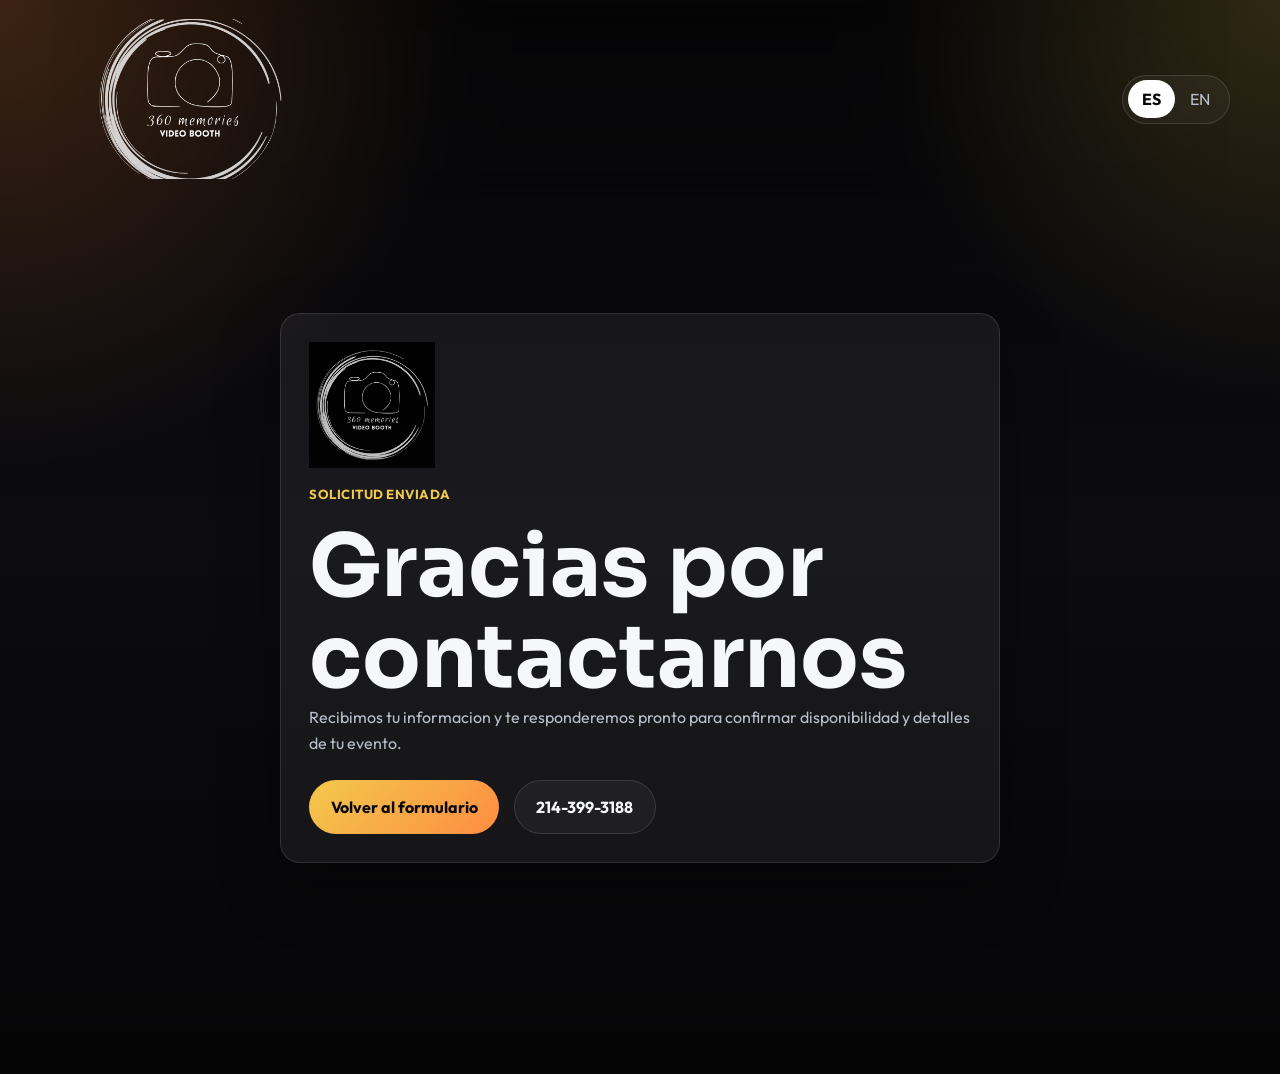
==== thank-you.html @ 4b391bb3 "Initial landing page for 360 Memories" ====
<!DOCTYPE html>
<html lang="es">
  <head>
    <meta charset="UTF-8" />
    <meta name="viewport" content="width=device-width, initial-scale=1.0" />
    <title>Thank You | 360 Memories</title>
    <meta
      name="description"
      content="Thank you for contacting 360 Memories. We will follow up soon to confirm availability for your event."
    />
    <meta name="theme-color" content="#0b0b0d" />
    <link rel="preconnect" href="https://fonts.googleapis.com" />
    <link rel="preconnect" href="https://fonts.gstatic.com" crossorigin />
    <link
      href="https://fonts.googleapis.com/css2?family=Outfit:wght@300;400;500;600;700;800&family=Sora:wght@500;600;700;800&display=swap"
      rel="stylesheet"
    />
    <link rel="stylesheet" href="styles.css" />
  </head>
  <body data-page="thank-you" class="thank-you-body">
    <div class="page-shell">
      <header class="site-header">
        <a href="/index.html" class="brand" aria-label="360 Memories home">
          <div class="brand-mark">
            <img src="assets/logo.png" alt="360 Memories Video Booth logo" data-logo />
          </div>
        </a>

        <div class="header-actions">
          <nav class="lang-toggle" aria-label="Language selector">
            <button type="button" class="lang-btn" data-lang-toggle="es">ES</button>
            <button type="button" class="lang-btn" data-lang-toggle="en">EN</button>
          </nav>
        </div>
      </header>

      <main class="thank-you-main">
        <section class="thank-you-card">
          <img
            src="assets/logo-badge-dark.png"
            alt="360 Memories circular logo badge"
            class="thank-you-logo"
          />
          <p class="eyebrow" data-i18n="thanksEyebrow"></p>
          <h1 data-i18n="thanksTitle"></h1>
          <p data-i18n="thanksBody"></p>

          <div class="thank-you-actions">
            <a href="/index.html#lead-form" class="btn btn-primary" data-i18n="thanksBackToForm"></a>
            <a href="#" class="btn btn-secondary" data-phone-link>
              <span data-i18n="heroCallCta"></span>
            </a>
          </div>
        </section>
      </main>
    </div>

    <script src="config.js"></script>
    <script src="main.js"></script>
  </body>
</html>
---- styles.css ----
:root {
  --bg: #09090b;
  --bg-soft: #141419;
  --surface: rgba(255, 255, 255, 0.06);
  --surface-strong: rgba(255, 255, 255, 0.1);
  --text: #f5f7fb;
  --muted: #b9c0cc;
  --line: rgba(255, 255, 255, 0.12);
  --accent: #f2c94c;
  --accent-strong: #ff8c42;
  --shadow: 0 24px 60px rgba(0, 0, 0, 0.35);
  --radius-lg: 28px;
  --radius-md: 20px;
  --radius-sm: 14px;
  --max: 1180px;
}

*,
*::before,
*::after {
  box-sizing: border-box;
}

html {
  scroll-behavior: smooth;
}

body {
  margin: 0;
  font-family: "Outfit", sans-serif;
  background:
    radial-gradient(circle at top left, rgba(255, 140, 66, 0.22), transparent 28%),
    radial-gradient(circle at top right, rgba(242, 201, 76, 0.18), transparent 24%),
    linear-gradient(180deg, #050506 0%, #0c0c10 50%, #050506 100%);
  color: var(--text);
}

a {
  color: inherit;
  text-decoration: none;
}

img {
  display: block;
  max-width: 100%;
}

button,
input,
select,
textarea {
  font: inherit;
}

.page-shell {
  width: min(calc(100% - 2rem), var(--max));
  margin: 0 auto;
  padding-bottom: 6rem;
}

.section {
  padding: 4.5rem 0;
}

.site-header {
  position: sticky;
  top: 0;
  z-index: 20;
  display: flex;
  align-items: center;
  justify-content: space-between;
  gap: 1rem;
  padding: 1.2rem 0;
  backdrop-filter: blur(18px);
}

.brand {
  display: inline-flex;
  align-items: center;
}

.brand-mark {
  width: clamp(180px, 24vw, 280px);
}

.brand-mark img {
  width: 100%;
  height: auto;
}

.eyebrow,
.package-time,
.featured-badge,
.gallery-badge,
.zip-chip span {
  letter-spacing: 0.04em;
  text-transform: uppercase;
}

.header-actions {
  display: flex;
  align-items: center;
  gap: 0.75rem;
}

.lang-toggle {
  display: inline-flex;
  padding: 0.3rem;
  border: 1px solid var(--line);
  border-radius: 999px;
  background: rgba(255, 255, 255, 0.04);
}

.lang-btn,
.header-call {
  border: 0;
  border-radius: 999px;
}

.lang-btn {
  padding: 0.55rem 0.9rem;
  background: transparent;
  color: var(--muted);
  cursor: pointer;
  transition: 180ms ease;
}

.lang-btn.is-active {
  background: #ffffff;
  color: #080809;
  font-weight: 700;
}

.header-call {
  display: inline-flex;
  align-items: center;
  padding: 0.75rem 1rem;
  border: 1px solid var(--line);
  color: var(--text);
}

.hero {
  display: grid;
  grid-template-columns: 1.1fr 0.9fr;
  gap: 2rem;
  align-items: center;
  min-height: calc(100vh - 120px);
}

.eyebrow {
  color: var(--accent);
  font-size: 0.82rem;
  font-weight: 700;
  margin: 0 0 1rem;
}

h1,
h2,
h3 {
  font-family: "Sora", sans-serif;
  line-height: 1.05;
  margin: 0;
}

h1 {
  font-size: clamp(2.8rem, 7vw, 5.4rem);
  max-width: 12ch;
}

h2 {
  font-size: clamp(2rem, 4vw, 3.2rem);
  max-width: 14ch;
}

h3 {
  font-size: 1.5rem;
}

p {
  color: var(--muted);
  line-height: 1.65;
  margin: 0;
}

.hero-lead,
.section-heading p {
  max-width: 62ch;
}

.hero-highlights,
.hero-actions,
.hero-trust,
.packages-grid,
.gallery-layout,
.value-grid,
.lead-section {
  display: grid;
}

.hero-highlights {
  grid-template-columns: repeat(3, minmax(0, 1fr));
  gap: 0.75rem;
  margin: 1.75rem 0;
}

.pill,
.trust-card,
.package-card,
.gallery-feature,
.gallery-tile,
.value-card,
.service-area-card,
.lead-panel,
.lead-form,
.thank-you-card,
.faq-item {
  border: 1px solid var(--line);
  background: var(--surface);
  box-shadow: var(--shadow);
}

.pill {
  padding: 0.9rem 1rem;
  border-radius: 999px;
  text-align: center;
  color: var(--text);
  font-size: 0.95rem;
}

.hero-actions {
  grid-template-columns: repeat(2, max-content);
  gap: 0.9rem;
  margin-bottom: 1.75rem;
}

.btn {
  display: inline-flex;
  align-items: center;
  justify-content: center;
  min-height: 54px;
  padding: 0.95rem 1.35rem;
  border-radius: 999px;
  font-weight: 700;
  transition: transform 180ms ease, box-shadow 180ms ease, background 180ms ease;
}

.btn:hover,
.btn:focus-visible {
  transform: translateY(-1px);
}

.btn-primary {
  background: linear-gradient(135deg, var(--accent) 0%, var(--accent-strong) 100%);
  color: #070707;
}

.btn-secondary {
  border: 1px solid var(--line);
  background: rgba(255, 255, 255, 0.04);
}

.hero-trust {
  grid-template-columns: repeat(3, minmax(0, 1fr));
  gap: 1rem;
}

.trust-card,
.package-card,
.gallery-feature,
.gallery-tile,
.value-card,
.service-area-card,
.lead-panel,
.lead-form,
.thank-you-card {
  border-radius: var(--radius-md);
}

.trust-card {
  padding: 1.1rem;
}

.trust-card strong {
  display: block;
  margin-bottom: 0.35rem;
  font-size: 1rem;
}

.hero-visual {
  position: relative;
  min-height: 560px;
  display: grid;
  place-items: center;
}

.hero-badge {
  position: absolute;
  z-index: 1;
  object-fit: contain;
  filter: drop-shadow(0 18px 30px rgba(0, 0, 0, 0.28));
}

.hero-badge-dark {
  top: 4%;
  left: 2%;
  width: 120px;
  opacity: 0.74;
}

.hero-badge-light {
  right: -2%;
  bottom: 4%;
  width: 164px;
  opacity: 0.22;
}

.visual-card {
  position: absolute;
  z-index: 2;
  border-radius: var(--radius-lg);
  padding: 1.5rem;
  border: 1px solid var(--line);
  background: linear-gradient(180deg, rgba(255, 255, 255, 0.1), rgba(255, 255, 255, 0.04));
  box-shadow: var(--shadow);
}

.visual-card-main {
  inset: 10% 8% auto auto;
  width: min(100%, 390px);
}

.visual-card-main h2 {
  margin: 0.6rem 0 0.8rem;
  font-size: clamp(1.8rem, 3vw, 2.5rem);
}

.visual-label {
  color: var(--accent);
  font-size: 0.8rem;
  text-transform: uppercase;
  font-weight: 700;
}

.visual-card-accent {
  inset: auto auto 12% 2%;
  display: grid;
  gap: 0.3rem;
  width: 180px;
}

.stat-number {
  font-family: "Sora", sans-serif;
  font-size: 3rem;
  line-height: 1;
}

.visual-grid {
  width: 82%;
  aspect-ratio: 1 / 1;
  display: grid;
  grid-template-columns: repeat(2, 1fr);
  gap: 1rem;
}

.visual-grid span {
  border-radius: 26px;
  background:
    linear-gradient(135deg, rgba(255, 255, 255, 0.14), rgba(255, 255, 255, 0.05)),
    linear-gradient(180deg, rgba(242, 201, 76, 0.2), rgba(255, 140, 66, 0.12));
  border: 1px solid var(--line);
}

.section-heading {
  display: grid;
  gap: 1rem;
  margin-bottom: 1.75rem;
}

.packages-grid {
  grid-template-columns: repeat(3, minmax(0, 1fr));
  gap: 1rem;
}

.package-card {
  position: relative;
  padding: 1.5rem;
  overflow: hidden;
}

.package-card.featured {
  background:
    linear-gradient(180deg, rgba(255, 140, 66, 0.18), rgba(255, 255, 255, 0.05)),
    var(--surface);
  transform: translateY(-10px);
}

.featured-badge {
  display: inline-flex;
  margin-bottom: 1rem;
  padding: 0.4rem 0.75rem;
  border-radius: 999px;
  background: rgba(255, 255, 255, 0.9);
  color: #0b0b0d;
  font-size: 0.72rem;
  font-weight: 700;
}

.package-time {
  color: var(--accent);
  font-size: 0.8rem;
  font-weight: 700;
}

.package-card h3 {
  margin: 0.8rem 0;
  font-size: 2.6rem;
}

.text-link {
  display: inline-flex;
  margin-top: 1.2rem;
  color: var(--text);
  font-weight: 700;
}

.gallery-layout {
  grid-template-columns: 0.9fr 1.1fr;
  gap: 1rem;
}

.gallery-feature,
.lead-panel,
.thank-you-card {
  padding: 1.75rem;
}

.gallery-logo,
.thank-you-logo {
  display: block;
  object-fit: contain;
}

.gallery-logo {
  width: min(180px, 46%);
  margin: 0.4rem 0 1rem;
  opacity: 0.84;
}

.gallery-badge {
  display: inline-flex;
  margin-bottom: 1rem;
  padding: 0.45rem 0.75rem;
  border: 1px solid var(--line);
  border-radius: 999px;
  color: var(--accent);
  font-size: 0.75rem;
  font-weight: 700;
}

.gallery-grid {
  display: grid;
  grid-template-columns: repeat(2, minmax(0, 1fr));
  gap: 1rem;
}

.gallery-tile {
  position: relative;
  min-height: 180px;
  padding: 1rem;
  overflow: hidden;
}

.gallery-tile::before {
  content: "";
  position: absolute;
  inset: 0;
  background:
    radial-gradient(circle at top left, rgba(255, 255, 255, 0.16), transparent 28%),
    linear-gradient(135deg, rgba(242, 201, 76, 0.2), rgba(255, 140, 66, 0.08));
}

.gallery-tile span {
  position: relative;
  z-index: 1;
  color: var(--text);
  font-weight: 600;
}

.gallery-tile.tall {
  min-height: 280px;
}

.gallery-tile.wide {
  grid-column: span 2;
}

.value-grid {
  grid-template-columns: repeat(4, minmax(0, 1fr));
  gap: 1rem;
}

.value-card {
  padding: 1.4rem;
}

.value-card h3 {
  margin-bottom: 0.8rem;
  font-size: 1.2rem;
}

.faq-list {
  display: grid;
  gap: 0.9rem;
}

.faq-item {
  border-radius: var(--radius-sm);
  padding: 1rem 1.1rem;
}

.faq-item summary {
  cursor: pointer;
  list-style: none;
  font-weight: 600;
  color: var(--text);
}

.faq-item summary::-webkit-details-marker {
  display: none;
}

.faq-item p {
  margin-top: 0.8rem;
}

.service-area-card {
  padding: 1.4rem;
}

.zip-chip {
  display: inline-flex;
  gap: 0.6rem;
  align-items: center;
  margin-bottom: 0.9rem;
  padding: 0.5rem 0.8rem;
  border-radius: 999px;
  background: rgba(255, 255, 255, 0.05);
}

.zip-chip strong {
  color: var(--text);
}

.lead-section {
  grid-template-columns: 0.8fr 1.2fr;
  gap: 1rem;
  align-items: start;
}

.contact-points {
  display: grid;
  gap: 0.8rem;
  margin-top: 1.5rem;
}

.contact-points a {
  color: var(--text);
  font-weight: 500;
}

.lead-form {
  display: grid;
  grid-template-columns: repeat(2, minmax(0, 1fr));
  gap: 1rem;
  padding: 1.5rem;
}

.lead-form label {
  display: grid;
  gap: 0.5rem;
}

.lead-form span {
  color: var(--text);
  font-weight: 600;
}

.lead-form input,
.lead-form select,
.lead-form textarea {
  width: 100%;
  border: 1px solid rgba(255, 255, 255, 0.15);
  border-radius: 16px;
  padding: 0.95rem 1rem;
  color: var(--text);
  background: rgba(255, 255, 255, 0.04);
}

.lead-form input:focus,
.lead-form select:focus,
.lead-form textarea:focus,
.lang-btn:focus-visible,
.btn:focus-visible,
.header-call:focus-visible {
  outline: 2px solid var(--accent);
  outline-offset: 2px;
}

.full-width {
  grid-column: 1 / -1;
}

.site-footer {
  padding: 2rem 0 1rem;
  color: var(--muted);
}

.mobile-sticky-cta {
  position: fixed;
  right: 1rem;
  left: 1rem;
  bottom: 1rem;
  z-index: 25;
  display: none;
  align-items: center;
  justify-content: center;
  min-height: 58px;
  border-radius: 999px;
  background: linear-gradient(135deg, var(--accent) 0%, var(--accent-strong) 100%);
  color: #050506;
  font-weight: 800;
  box-shadow: 0 18px 30px rgba(0, 0, 0, 0.25);
}

.thank-you-body {
  min-height: 100vh;
}

.thank-you-main {
  display: grid;
  place-items: center;
  min-height: calc(100vh - 120px);
}

.thank-you-card {
  max-width: 720px;
}

.thank-you-logo {
  width: 126px;
  margin-bottom: 1rem;
  opacity: 0.92;
}

.thank-you-actions {
  display: flex;
  gap: 0.9rem;
  margin-top: 1.5rem;
  flex-wrap: wrap;
}

.sr-only {
  position: absolute;
  width: 1px;
  height: 1px;
  padding: 0;
  margin: -1px;
  overflow: hidden;
  clip: rect(0, 0, 0, 0);
  white-space: nowrap;
  border: 0;
}

@media (max-width: 960px) {
  .hero,
  .gallery-layout,
  .lead-section,
  .value-grid,
  .packages-grid {
    grid-template-columns: 1fr;
  }

  .hero {
    min-height: auto;
    padding-top: 1.5rem;
  }

  .hero-visual {
    min-height: 440px;
  }

  .hero-badge-dark {
    width: 96px;
  }

  .hero-badge-light {
    width: 128px;
    opacity: 0.18;
  }

  .value-grid {
    grid-template-columns: repeat(2, minmax(0, 1fr));
  }

  .package-card.featured {
    transform: none;
  }
}

@media (max-width: 720px) {
  .page-shell {
    width: min(calc(100% - 1.2rem), var(--max));
  }

  .site-header {
    align-items: flex-start;
    flex-direction: column;
  }

  .brand-mark {
    width: min(240px, 62vw);
  }

  .header-actions,
  .hero-highlights,
  .hero-trust,
  .lead-form {
    grid-template-columns: 1fr;
  }

  .hero-actions {
    grid-template-columns: 1fr;
  }

  .lead-form {
    padding: 1.2rem;
  }

  .gallery-grid {
    grid-template-columns: 1fr;
  }

  .gallery-tile.wide {
    grid-column: auto;
  }

  .value-grid {
    grid-template-columns: 1fr;
  }

  .mobile-sticky-cta {
    display: flex;
  }

  .gallery-logo {
    width: min(160px, 56%);
  }
}
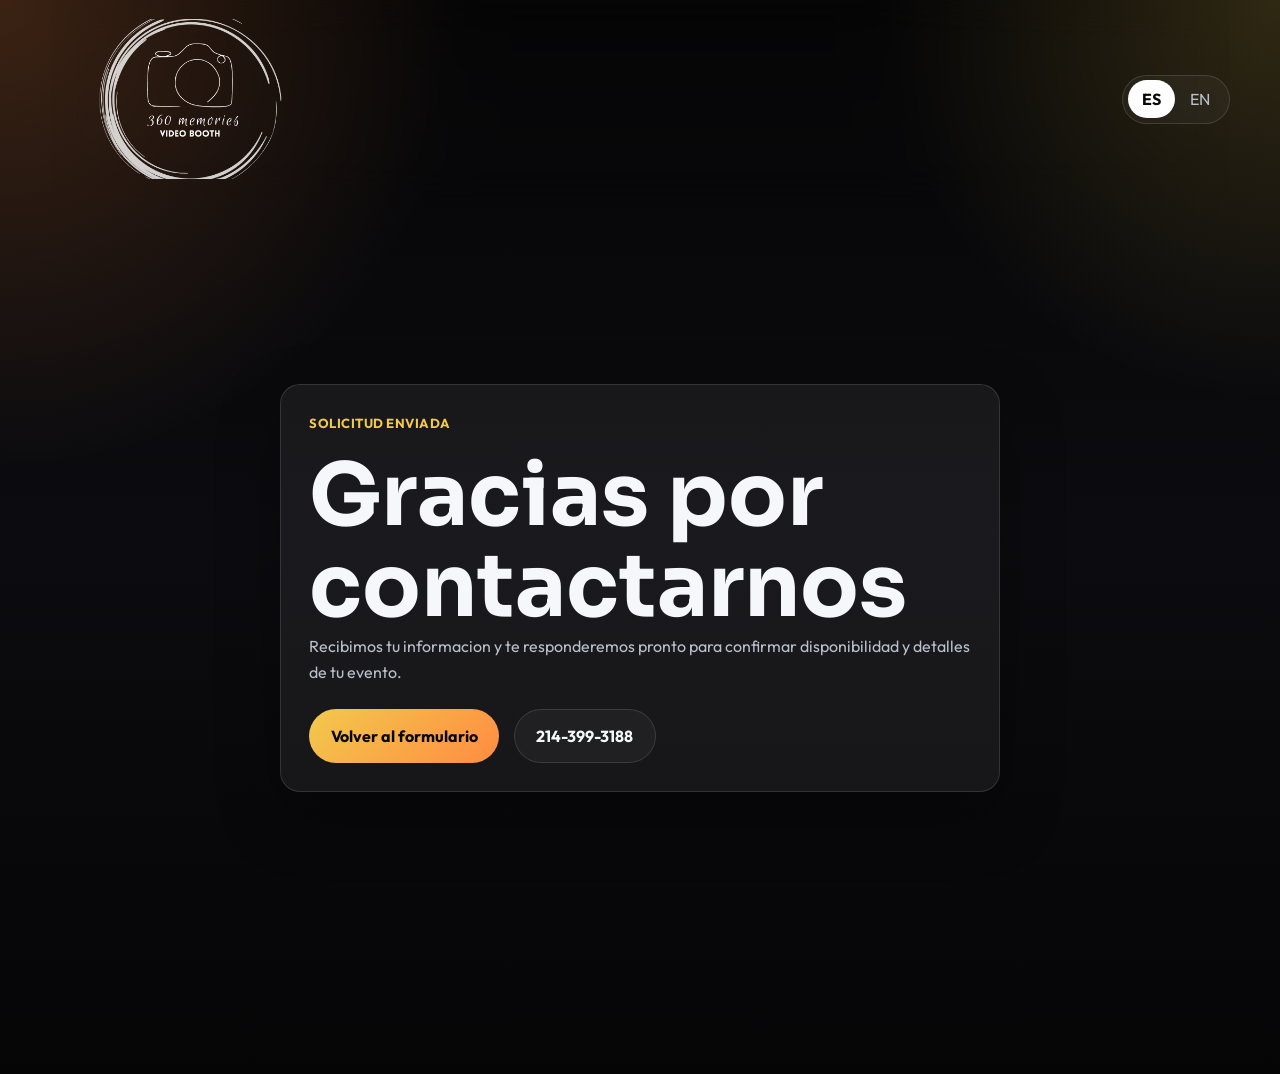
==== commit ac9302e8: "Simplify hero and remove unused logo assets" ====
--- a/thank-you.html
+++ b/thank-you.html
@@ -36,11 +36,6 @@
 
       <main class="thank-you-main">
         <section class="thank-you-card">
-          <img
-            src="assets/logo-badge-dark.png"
-            alt="360 Memories circular logo badge"
-            class="thank-you-logo"
-          />
           <p class="eyebrow" data-i18n="thanksEyebrow"></p>
           <h1 data-i18n="thanksTitle"></h1>
           <p data-i18n="thanksBody"></p>
--- a/styles.css
+++ b/styles.css
@@ -187,9 +187,7 @@
   max-width: 62ch;
 }
 
-.hero-highlights,
 .hero-actions,
-.hero-trust,
 .packages-grid,
 .gallery-layout,
 .value-grid,
@@ -197,14 +195,7 @@
   display: grid;
 }
 
-.hero-highlights {
-  grid-template-columns: repeat(3, minmax(0, 1fr));
-  gap: 0.75rem;
-  margin: 1.75rem 0;
-}
-
 .pill,
-.trust-card,
 .package-card,
 .gallery-feature,
 .gallery-tile,
@@ -219,18 +210,10 @@
   box-shadow: var(--shadow);
 }
 
-.pill {
-  padding: 0.9rem 1rem;
-  border-radius: 999px;
-  text-align: center;
-  color: var(--text);
-  font-size: 0.95rem;
-}
-
 .hero-actions {
   grid-template-columns: repeat(2, max-content);
   gap: 0.9rem;
-  margin-bottom: 1.75rem;
+  margin-top: 2rem;
 }
 
 .btn {
@@ -259,12 +242,6 @@
   background: rgba(255, 255, 255, 0.04);
 }
 
-.hero-trust {
-  grid-template-columns: repeat(3, minmax(0, 1fr));
-  gap: 1rem;
-}
-
-.trust-card,
 .package-card,
 .gallery-feature,
 .gallery-tile,
@@ -276,98 +253,50 @@
   border-radius: var(--radius-md);
 }
 
-.trust-card {
-  padding: 1.1rem;
-}
-
-.trust-card strong {
-  display: block;
-  margin-bottom: 0.35rem;
-  font-size: 1rem;
-}
-
 .hero-visual {
-  position: relative;
-  min-height: 560px;
-  display: grid;
-  place-items: center;
-}
-
-.hero-badge {
-  position: absolute;
-  z-index: 1;
-  object-fit: contain;
-  filter: drop-shadow(0 18px 30px rgba(0, 0, 0, 0.28));
-}
-
-.hero-badge-dark {
-  top: 4%;
-  left: 2%;
-  width: 120px;
-  opacity: 0.74;
-}
-
-.hero-badge-light {
-  right: -2%;
-  bottom: 4%;
-  width: 164px;
-  opacity: 0.22;
-}
-
-.visual-card {
-  position: absolute;
-  z-index: 2;
+  display: flex;
+  align-items: center;
+  justify-content: flex-end;
+}
+
+.hero-panel {
+  display: grid;
+  gap: 1rem;
+  width: min(100%, 420px);
+  padding: 2rem;
+  border: 1px solid rgba(255, 255, 255, 0.1);
   border-radius: var(--radius-lg);
-  padding: 1.5rem;
-  border: 1px solid var(--line);
-  background: linear-gradient(180deg, rgba(255, 255, 255, 0.1), rgba(255, 255, 255, 0.04));
+  background:
+    linear-gradient(180deg, rgba(255, 255, 255, 0.06), rgba(255, 255, 255, 0.03)),
+    linear-gradient(135deg, rgba(242, 201, 76, 0.08), rgba(255, 140, 66, 0.03));
   box-shadow: var(--shadow);
 }
 
-.visual-card-main {
-  inset: 10% 8% auto auto;
-  width: min(100%, 390px);
-}
-
-.visual-card-main h2 {
-  margin: 0.6rem 0 0.8rem;
-  font-size: clamp(1.8rem, 3vw, 2.5rem);
-}
-
-.visual-label {
+.hero-panel-label {
   color: var(--accent);
   font-size: 0.8rem;
+  font-weight: 700;
+  letter-spacing: 0.04em;
   text-transform: uppercase;
-  font-weight: 700;
-}
-
-.visual-card-accent {
-  inset: auto auto 12% 2%;
-  display: grid;
-  gap: 0.3rem;
-  width: 180px;
-}
-
-.stat-number {
-  font-family: "Sora", sans-serif;
-  font-size: 3rem;
-  line-height: 1;
-}
-
-.visual-grid {
-  width: 82%;
-  aspect-ratio: 1 / 1;
-  display: grid;
-  grid-template-columns: repeat(2, 1fr);
-  gap: 1rem;
-}
-
-.visual-grid span {
-  border-radius: 26px;
-  background:
-    linear-gradient(135deg, rgba(255, 255, 255, 0.14), rgba(255, 255, 255, 0.05)),
-    linear-gradient(180deg, rgba(242, 201, 76, 0.2), rgba(255, 140, 66, 0.12));
-  border: 1px solid var(--line);
+}
+
+.hero-panel-text {
+  max-width: 34ch;
+  color: var(--text);
+  font-size: 1.05rem;
+  line-height: 1.75;
+}
+
+.hero-panel-meta {
+  display: grid;
+  gap: 0.8rem;
+  padding-top: 0.4rem;
+  border-top: 1px solid rgba(255, 255, 255, 0.08);
+}
+
+.hero-panel-meta span {
+  color: var(--muted);
+  font-size: 0.95rem;
 }
 
 .section-heading {
@@ -432,18 +361,6 @@
 .lead-panel,
 .thank-you-card {
   padding: 1.75rem;
-}
-
-.gallery-logo,
-.thank-you-logo {
-  display: block;
-  object-fit: contain;
-}
-
-.gallery-logo {
-  width: min(180px, 46%);
-  margin: 0.4rem 0 1rem;
-  opacity: 0.84;
 }
 
 .gallery-badge {
@@ -644,12 +561,6 @@
 
 .thank-you-card {
   max-width: 720px;
-}
-
-.thank-you-logo {
-  width: 126px;
-  margin-bottom: 1rem;
-  opacity: 0.92;
 }
 
 .thank-you-actions {
@@ -686,16 +597,7 @@
   }
 
   .hero-visual {
-    min-height: 440px;
-  }
-
-  .hero-badge-dark {
-    width: 96px;
-  }
-
-  .hero-badge-light {
-    width: 128px;
-    opacity: 0.18;
+    justify-content: flex-start;
   }
 
   .value-grid {
@@ -722,8 +624,6 @@
   }
 
   .header-actions,
-  .hero-highlights,
-  .hero-trust,
   .lead-form {
     grid-template-columns: 1fr;
   }
@@ -732,6 +632,10 @@
     grid-template-columns: 1fr;
   }
 
+  .hero-panel {
+    padding: 1.5rem;
+  }
+
   .lead-form {
     padding: 1.2rem;
   }
@@ -751,8 +655,4 @@
   .mobile-sticky-cta {
     display: flex;
   }
-
-  .gallery-logo {
-    width: min(160px, 56%);
-  }
-}
+}
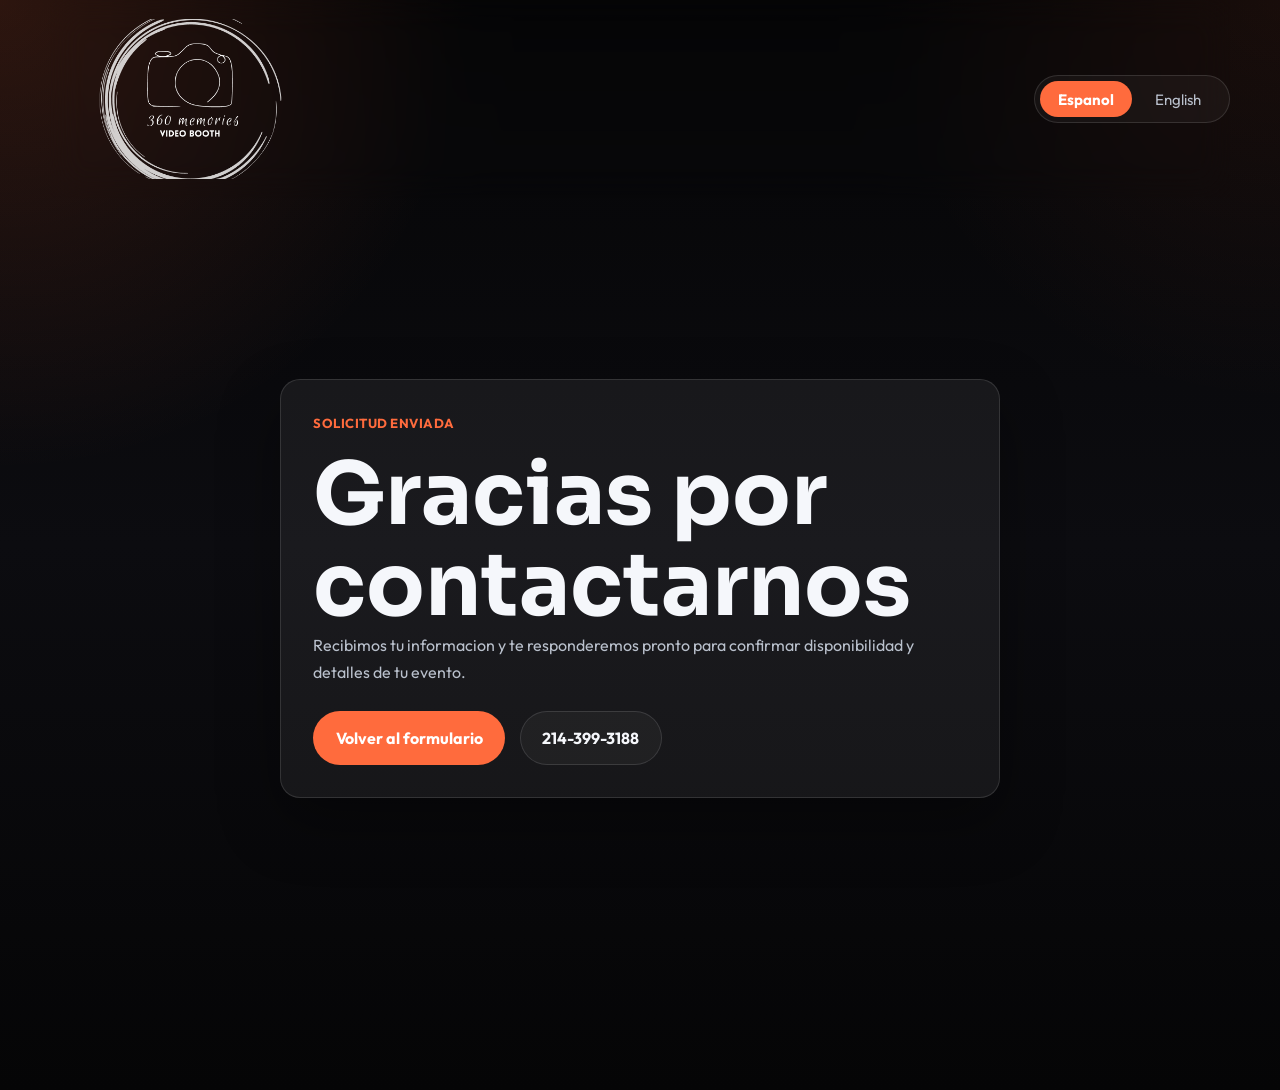
==== commit e2b1bcff: "Expand language toggle labels" ====
--- a/thank-you.html
+++ b/thank-you.html
@@ -28,8 +28,8 @@
 
         <div class="header-actions">
           <nav class="lang-toggle" aria-label="Language selector">
-            <button type="button" class="lang-btn" data-lang-toggle="es">ES</button>
-            <button type="button" class="lang-btn" data-lang-toggle="en">EN</button>
+            <button type="button" class="lang-btn" data-lang-toggle="es">Espanol</button>
+            <button type="button" class="lang-btn" data-lang-toggle="en">English</button>
           </nav>
         </div>
       </header>
--- a/styles.css
+++ b/styles.css
@@ -6,8 +6,8 @@
   --text: #f5f7fb;
   --muted: #b9c0cc;
   --line: rgba(255, 255, 255, 0.12);
-  --accent: #f2c94c;
-  --accent-strong: #ff8c42;
+  --accent: #ff6b3d;
+  --accent-soft: rgba(255, 107, 61, 0.14);
   --shadow: 0 24px 60px rgba(0, 0, 0, 0.35);
   --radius-lg: 28px;
   --radius-md: 20px;
@@ -29,8 +29,8 @@
   margin: 0;
   font-family: "Outfit", sans-serif;
   background:
-    radial-gradient(circle at top left, rgba(255, 140, 66, 0.22), transparent 28%),
-    radial-gradient(circle at top right, rgba(242, 201, 76, 0.18), transparent 24%),
+    radial-gradient(circle at top left, rgba(255, 107, 61, 0.16), transparent 28%),
+    radial-gradient(circle at top right, rgba(255, 107, 61, 0.08), transparent 24%),
     linear-gradient(180deg, #050506 0%, #0c0c10 50%, #050506 100%);
   color: var(--text);
 }
@@ -55,17 +55,18 @@
 .page-shell {
   width: min(calc(100% - 2rem), var(--max));
   margin: 0 auto;
-  padding-bottom: 6rem;
+  padding-bottom: 7rem;
 }
 
 .section {
-  padding: 4.5rem 0;
+  padding: 5.75rem 0;
+}
+
+.section + .section {
+  border-top: 1px solid rgba(255, 255, 255, 0.06);
 }
 
 .site-header {
-  position: sticky;
-  top: 0;
-  z-index: 20;
   display: flex;
   align-items: center;
   justify-content: space-between;
@@ -118,16 +119,19 @@
 }
 
 .lang-btn {
-  padding: 0.55rem 0.9rem;
+  min-width: 92px;
+  padding: 0.55rem 1rem;
   background: transparent;
   color: var(--muted);
+  font-size: 0.94rem;
+  text-align: center;
   cursor: pointer;
   transition: 180ms ease;
 }
 
 .lang-btn.is-active {
-  background: #ffffff;
-  color: #080809;
+  background: var(--accent);
+  color: #ffffff;
   font-weight: 700;
 }
 
@@ -137,12 +141,20 @@
   padding: 0.75rem 1rem;
   border: 1px solid var(--line);
   color: var(--text);
+  transition: border-color 320ms ease, color 320ms ease, background 320ms ease;
+}
+
+.header-call:hover,
+.header-call:focus-visible {
+  border-color: rgba(255, 107, 61, 0.4);
+  color: #ffffff;
+  background: rgba(255, 107, 61, 0.08);
 }
 
 .hero {
   display: grid;
   grid-template-columns: 1.1fr 0.9fr;
-  gap: 2rem;
+  gap: 4rem;
   align-items: center;
   min-height: calc(100vh - 120px);
 }
@@ -178,13 +190,27 @@
 
 p {
   color: var(--muted);
-  line-height: 1.65;
+  line-height: 1.72;
   margin: 0;
 }
 
 .hero-lead,
 .section-heading p {
   max-width: 62ch;
+}
+
+.hero-copy {
+  max-width: 680px;
+}
+
+.hero-copy h1 {
+  max-width: 11ch;
+}
+
+.hero-lead {
+  margin-top: 1.35rem;
+  max-width: 50ch;
+  font-size: 1.08rem;
 }
 
 .hero-actions,
@@ -213,7 +239,7 @@
 .hero-actions {
   grid-template-columns: repeat(2, max-content);
   gap: 0.9rem;
-  margin-top: 2rem;
+  margin-top: 2.25rem;
 }
 
 .btn {
@@ -224,22 +250,40 @@
   padding: 0.95rem 1.35rem;
   border-radius: 999px;
   font-weight: 700;
-  transition: transform 180ms ease, box-shadow 180ms ease, background 180ms ease;
+  transition:
+    transform 320ms ease,
+    box-shadow 320ms ease,
+    background 320ms ease,
+    border-color 320ms ease;
 }
 
 .btn:hover,
 .btn:focus-visible {
-  transform: translateY(-1px);
+  transform: translateY(-2px) scale(1.01);
+  box-shadow: 0 18px 34px rgba(0, 0, 0, 0.2);
 }
 
 .btn-primary {
-  background: linear-gradient(135deg, var(--accent) 0%, var(--accent-strong) 100%);
-  color: #070707;
+  background: var(--accent);
+  border: 1px solid transparent;
+  color: #ffffff;
 }
 
 .btn-secondary {
   border: 1px solid var(--line);
   background: rgba(255, 255, 255, 0.04);
+  color: var(--text);
+}
+
+.btn-primary:hover,
+.btn-primary:focus-visible {
+  background: #ff7a52;
+}
+
+.btn-secondary:hover,
+.btn-secondary:focus-visible {
+  border-color: rgba(255, 107, 61, 0.4);
+  background: rgba(255, 107, 61, 0.08);
 }
 
 .package-card,
@@ -262,13 +306,13 @@
 .hero-panel {
   display: grid;
   gap: 1rem;
-  width: min(100%, 420px);
-  padding: 2rem;
+  width: min(100%, 400px);
+  padding: 2.25rem;
   border: 1px solid rgba(255, 255, 255, 0.1);
   border-radius: var(--radius-lg);
   background:
     linear-gradient(180deg, rgba(255, 255, 255, 0.06), rgba(255, 255, 255, 0.03)),
-    linear-gradient(135deg, rgba(242, 201, 76, 0.08), rgba(255, 140, 66, 0.03));
+    linear-gradient(135deg, rgba(255, 107, 61, 0.08), rgba(255, 107, 61, 0.02));
   box-shadow: var(--shadow);
 }
 
@@ -281,7 +325,7 @@
 }
 
 .hero-panel-text {
-  max-width: 34ch;
+  max-width: 30ch;
   color: var(--text);
   font-size: 1.05rem;
   line-height: 1.75;
@@ -301,26 +345,47 @@
 
 .section-heading {
   display: grid;
-  gap: 1rem;
-  margin-bottom: 1.75rem;
+  gap: 0.9rem;
+  max-width: 700px;
+  margin-bottom: 2.4rem;
 }
 
 .packages-grid {
   grid-template-columns: repeat(3, minmax(0, 1fr));
-  gap: 1rem;
+  gap: 1.25rem;
 }
 
 .package-card {
   position: relative;
-  padding: 1.5rem;
+  padding: 1.8rem;
   overflow: hidden;
+  transition:
+    transform 320ms ease,
+    box-shadow 320ms ease,
+    border-color 320ms ease,
+    background 320ms ease;
+}
+
+.package-card:hover,
+.package-card:focus-within {
+  transform: translateY(-4px);
+  box-shadow: 0 24px 42px rgba(0, 0, 0, 0.26);
+  border-color: rgba(255, 255, 255, 0.2);
 }
 
 .package-card.featured {
   background:
-    linear-gradient(180deg, rgba(255, 140, 66, 0.18), rgba(255, 255, 255, 0.05)),
+    linear-gradient(180deg, rgba(255, 107, 61, 0.14), rgba(255, 255, 255, 0.04)),
     var(--surface);
-  transform: translateY(-10px);
+  border-color: rgba(255, 107, 61, 0.24);
+}
+
+.package-card.featured:hover,
+.package-card.featured:focus-within {
+  border-color: rgba(255, 107, 61, 0.42);
+  background:
+    linear-gradient(180deg, rgba(255, 107, 61, 0.18), rgba(255, 255, 255, 0.05)),
+    var(--surface);
 }
 
 .featured-badge {
@@ -328,8 +393,8 @@
   margin-bottom: 1rem;
   padding: 0.4rem 0.75rem;
   border-radius: 999px;
-  background: rgba(255, 255, 255, 0.9);
-  color: #0b0b0d;
+  background: var(--accent);
+  color: #ffffff;
   font-size: 0.72rem;
   font-weight: 700;
 }
@@ -348,42 +413,50 @@
 .text-link {
   display: inline-flex;
   margin-top: 1.2rem;
-  color: var(--text);
+  color: var(--accent);
   font-weight: 700;
+  transition: color 320ms ease, transform 320ms ease;
+}
+
+.text-link:hover,
+.text-link:focus-visible {
+  color: #ff8a66;
+  transform: translateX(3px);
 }
 
 .gallery-layout {
   grid-template-columns: 0.9fr 1.1fr;
-  gap: 1rem;
+  gap: 1.5rem;
 }
 
 .gallery-feature,
 .lead-panel,
 .thank-you-card {
-  padding: 1.75rem;
+  padding: 2rem;
 }
 
 .gallery-badge {
   display: inline-flex;
   margin-bottom: 1rem;
   padding: 0.45rem 0.75rem;
-  border: 1px solid var(--line);
+  border: 1px solid rgba(255, 107, 61, 0.2);
   border-radius: 999px;
   color: var(--accent);
   font-size: 0.75rem;
   font-weight: 700;
+  background: var(--accent-soft);
 }
 
 .gallery-grid {
   display: grid;
   grid-template-columns: repeat(2, minmax(0, 1fr));
-  gap: 1rem;
+  gap: 1.1rem;
 }
 
 .gallery-tile {
   position: relative;
   min-height: 180px;
-  padding: 1rem;
+  padding: 1.2rem;
   overflow: hidden;
 }
 
@@ -393,7 +466,7 @@
   inset: 0;
   background:
     radial-gradient(circle at top left, rgba(255, 255, 255, 0.16), transparent 28%),
-    linear-gradient(135deg, rgba(242, 201, 76, 0.2), rgba(255, 140, 66, 0.08));
+    linear-gradient(135deg, rgba(255, 107, 61, 0.14), rgba(255, 107, 61, 0.04));
 }
 
 .gallery-tile span {
@@ -413,11 +486,11 @@
 
 .value-grid {
   grid-template-columns: repeat(4, minmax(0, 1fr));
-  gap: 1rem;
+  gap: 1.15rem;
 }
 
 .value-card {
-  padding: 1.4rem;
+  padding: 1.6rem;
 }
 
 .value-card h3 {
@@ -427,12 +500,13 @@
 
 .faq-list {
   display: grid;
+  max-width: 860px;
   gap: 0.9rem;
 }
 
 .faq-item {
   border-radius: var(--radius-sm);
-  padding: 1rem 1.1rem;
+  padding: 1.1rem 1.2rem;
 }
 
 .faq-item summary {
@@ -451,7 +525,8 @@
 }
 
 .service-area-card {
-  padding: 1.4rem;
+  max-width: 760px;
+  padding: 1.6rem;
 }
 
 .zip-chip {
@@ -461,7 +536,8 @@
   margin-bottom: 0.9rem;
   padding: 0.5rem 0.8rem;
   border-radius: 999px;
-  background: rgba(255, 255, 255, 0.05);
+  background: rgba(255, 107, 61, 0.08);
+  border: 1px solid rgba(255, 107, 61, 0.18);
 }
 
 .zip-chip strong {
@@ -470,14 +546,14 @@
 
 .lead-section {
   grid-template-columns: 0.8fr 1.2fr;
-  gap: 1rem;
+  gap: 1.5rem;
   align-items: start;
 }
 
 .contact-points {
   display: grid;
   gap: 0.8rem;
-  margin-top: 1.5rem;
+  margin-top: 1.75rem;
 }
 
 .contact-points a {
@@ -488,8 +564,8 @@
 .lead-form {
   display: grid;
   grid-template-columns: repeat(2, minmax(0, 1fr));
-  gap: 1rem;
-  padding: 1.5rem;
+  gap: 1.1rem;
+  padding: 1.75rem;
 }
 
 .lead-form label {
@@ -528,25 +604,41 @@
 }
 
 .site-footer {
-  padding: 2rem 0 1rem;
+  padding: 3rem 0 1rem;
   color: var(--muted);
+}
+
+.reveal {
+  opacity: 0;
+  transform: translateY(22px);
+  transition:
+    opacity 480ms ease,
+    transform 480ms ease;
+  transition-delay: var(--reveal-delay, 0ms);
+  will-change: opacity, transform;
+}
+
+.reveal.is-visible {
+  opacity: 1;
+  transform: translateY(0);
 }
 
 .mobile-sticky-cta {
   position: fixed;
   right: 1rem;
   left: 1rem;
-  bottom: 1rem;
+  bottom: calc(1rem + env(safe-area-inset-bottom, 0px));
   z-index: 25;
   display: none;
   align-items: center;
   justify-content: center;
-  min-height: 58px;
+  min-height: 60px;
   border-radius: 999px;
-  background: linear-gradient(135deg, var(--accent) 0%, var(--accent-strong) 100%);
-  color: #050506;
+  background: var(--accent);
+  color: #ffffff;
   font-weight: 800;
   box-shadow: 0 18px 30px rgba(0, 0, 0, 0.25);
+  padding: 0 1.25rem;
 }
 
 .thank-you-body {
@@ -593,7 +685,8 @@
 
   .hero {
     min-height: auto;
-    padding-top: 1.5rem;
+    gap: 2rem;
+    padding-top: 2rem;
   }
 
   .hero-visual {
@@ -612,36 +705,105 @@
 @media (max-width: 720px) {
   .page-shell {
     width: min(calc(100% - 1.2rem), var(--max));
+    padding-bottom: 8.5rem;
+  }
+
+  .section {
+    padding: 4.25rem 0;
+  }
+
+  .section-heading {
+    gap: 0.75rem;
+    margin-bottom: 1.75rem;
   }
 
   .site-header {
     align-items: flex-start;
     flex-direction: column;
+    gap: 0.9rem;
+    padding: 0.9rem 0 0.5rem;
   }
 
   .brand-mark {
     width: min(240px, 62vw);
   }
 
-  .header-actions,
+  .header-actions {
+    width: 100%;
+    flex-direction: column;
+    align-items: stretch;
+    gap: 0.8rem;
+  }
+
+  .lang-toggle {
+    align-self: flex-start;
+  }
+
+  .lang-btn {
+    min-width: 88px;
+    font-size: 0.9rem;
+  }
+
+  .header-call {
+    width: 100%;
+    min-height: 52px;
+    justify-content: center;
+  }
+
+  .hero-actions {
+    grid-template-columns: 1fr;
+    width: 100%;
+    gap: 0.75rem;
+  }
+
+  .hero-panel {
+    width: 100%;
+    padding: 1.6rem;
+  }
+
+  .hero-copy h1,
+  h2 {
+    max-width: none;
+  }
+
+  .btn {
+    width: 100%;
+    min-height: 58px;
+    padding: 1rem 1.2rem;
+  }
+
+  .packages-grid,
+  .gallery-layout,
+  .value-grid,
+  .faq-list,
+  .lead-section {
+    gap: 1rem;
+  }
+
+  .package-card,
+  .gallery-feature,
+  .value-card,
+  .service-area-card,
+  .lead-panel,
+  .lead-form,
+  .faq-item {
+    padding: 1.25rem;
+  }
+
   .lead-form {
     grid-template-columns: 1fr;
-  }
-
-  .hero-actions {
-    grid-template-columns: 1fr;
-  }
-
-  .hero-panel {
-    padding: 1.5rem;
-  }
-
-  .lead-form {
-    padding: 1.2rem;
+    gap: 0.9rem;
+  }
+
+  .lead-form input,
+  .lead-form select,
+  .lead-form textarea {
+    min-height: 52px;
   }
 
   .gallery-grid {
     grid-template-columns: 1fr;
+    gap: 0.9rem;
   }
 
   .gallery-tile.wide {
@@ -656,3 +818,54 @@
     display: flex;
   }
 }
+
+@media (max-width: 480px) {
+  .page-shell {
+    width: min(calc(100% - 1rem), var(--max));
+    padding-bottom: 8.75rem;
+  }
+
+  .section {
+    padding: 3.75rem 0;
+  }
+
+  .hero {
+    gap: 1.4rem;
+    padding-top: 1.2rem;
+  }
+
+  .hero-lead {
+    font-size: 1rem;
+  }
+
+  .brand-mark {
+    width: min(220px, 70vw);
+  }
+
+  .mobile-sticky-cta {
+    right: 0.75rem;
+    left: 0.75rem;
+  }
+}
+
+@media (prefers-reduced-motion: reduce) {
+  html {
+    scroll-behavior: auto;
+  }
+
+  .btn,
+  .reveal {
+    transition: none;
+  }
+
+  .btn:hover,
+  .btn:focus-visible {
+    transform: none;
+    box-shadow: none;
+  }
+
+  .reveal {
+    opacity: 1;
+    transform: none;
+  }
+}
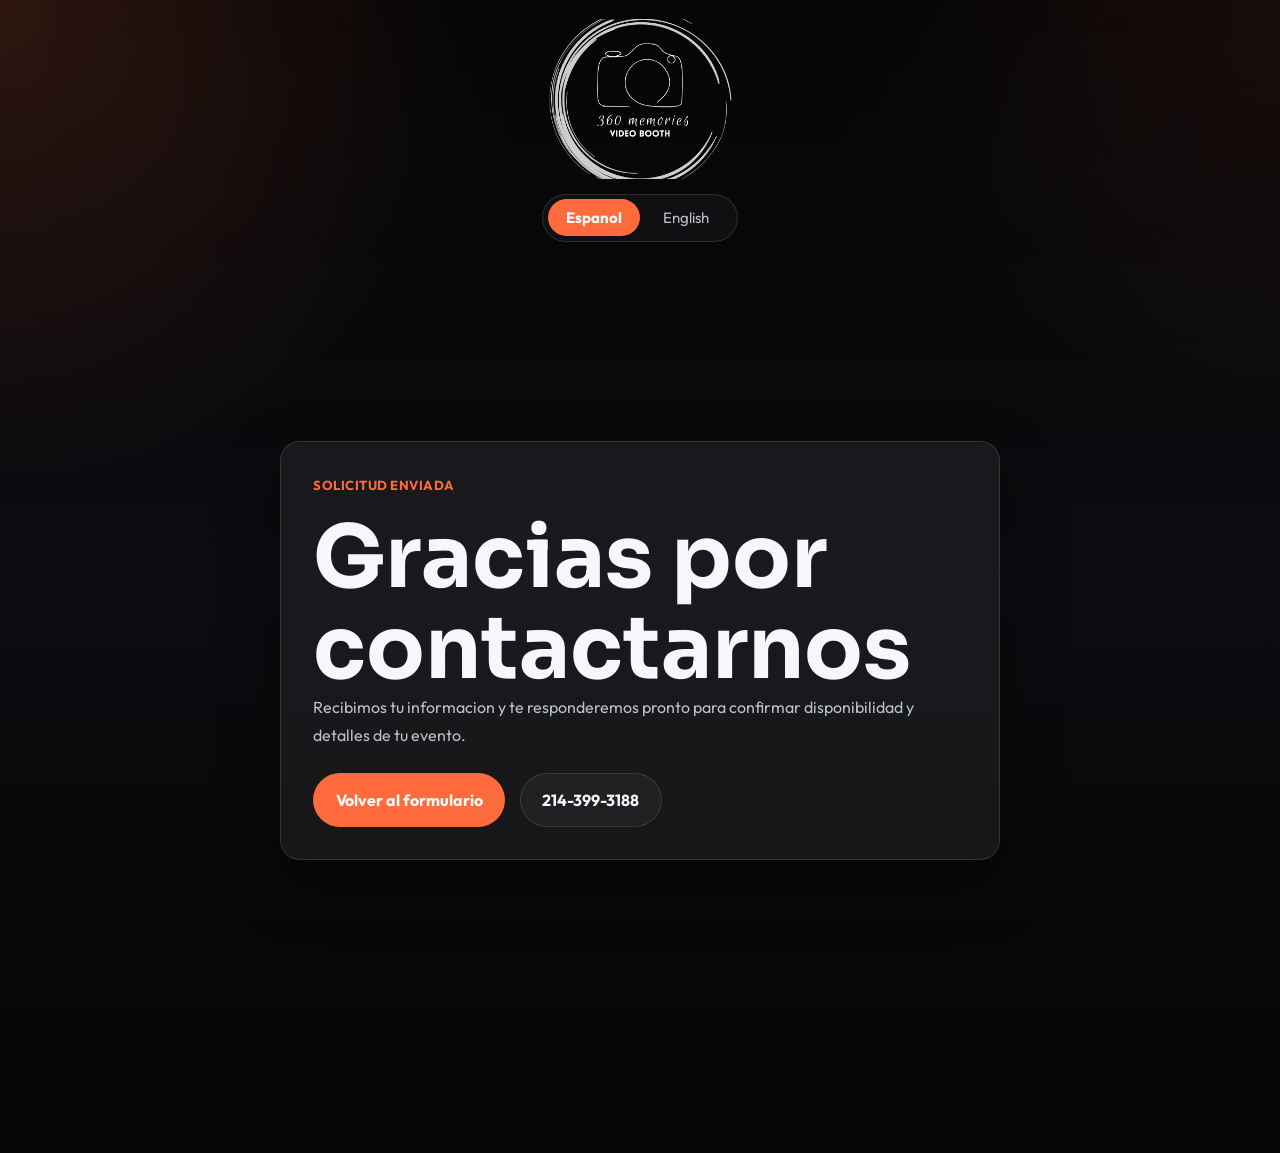
==== commit 2f193127: "Center header branding and language toggle" ====
--- a/thank-you.html
+++ b/thank-you.html
@@ -20,13 +20,12 @@
   <body data-page="thank-you" class="thank-you-body">
     <div class="page-shell">
       <header class="site-header">
-        <a href="/index.html" class="brand" aria-label="360 Memories home">
-          <div class="brand-mark">
-            <img src="assets/logo.png" alt="360 Memories Video Booth logo" data-logo />
-          </div>
-        </a>
-
-        <div class="header-actions">
+        <div class="header-top-group">
+          <a href="/index.html" class="brand" aria-label="360 Memories home">
+            <div class="brand-mark">
+              <img src="assets/logo.png" alt="360 Memories Video Booth logo" data-logo />
+            </div>
+          </a>
           <nav class="lang-toggle" aria-label="Language selector">
             <button type="button" class="lang-btn" data-lang-toggle="es">Espanol</button>
             <button type="button" class="lang-btn" data-lang-toggle="en">English</button>
--- a/styles.css
+++ b/styles.css
@@ -68,11 +68,20 @@
 
 .site-header {
   display: flex;
+  flex-direction: column;
   align-items: center;
-  justify-content: space-between;
-  gap: 1rem;
+  justify-content: center;
+  gap: 1.2rem;
   padding: 1.2rem 0;
   backdrop-filter: blur(18px);
+}
+
+.header-top-group {
+  display: flex;
+  flex-direction: column;
+  align-items: center;
+  justify-content: center;
+  gap: 0.9rem;
 }
 
 .brand {
@@ -96,12 +105,6 @@
 .zip-chip span {
   letter-spacing: 0.04em;
   text-transform: uppercase;
-}
-
-.header-actions {
-  display: flex;
-  align-items: center;
-  gap: 0.75rem;
 }
 
 .lang-toggle {
@@ -138,6 +141,7 @@
 .header-call {
   display: inline-flex;
   align-items: center;
+  justify-content: center;
   padding: 0.75rem 1rem;
   border: 1px solid var(--line);
   color: var(--text);
@@ -718,25 +722,12 @@
   }
 
   .site-header {
-    align-items: flex-start;
-    flex-direction: column;
     gap: 0.9rem;
     padding: 0.9rem 0 0.5rem;
   }
 
   .brand-mark {
     width: min(240px, 62vw);
-  }
-
-  .header-actions {
-    width: 100%;
-    flex-direction: column;
-    align-items: stretch;
-    gap: 0.8rem;
-  }
-
-  .lang-toggle {
-    align-self: flex-start;
   }
 
   .lang-btn {
@@ -745,9 +736,8 @@
   }
 
   .header-call {
-    width: 100%;
+    min-width: min(100%, 220px);
     min-height: 52px;
-    justify-content: center;
   }
 
   .hero-actions {
